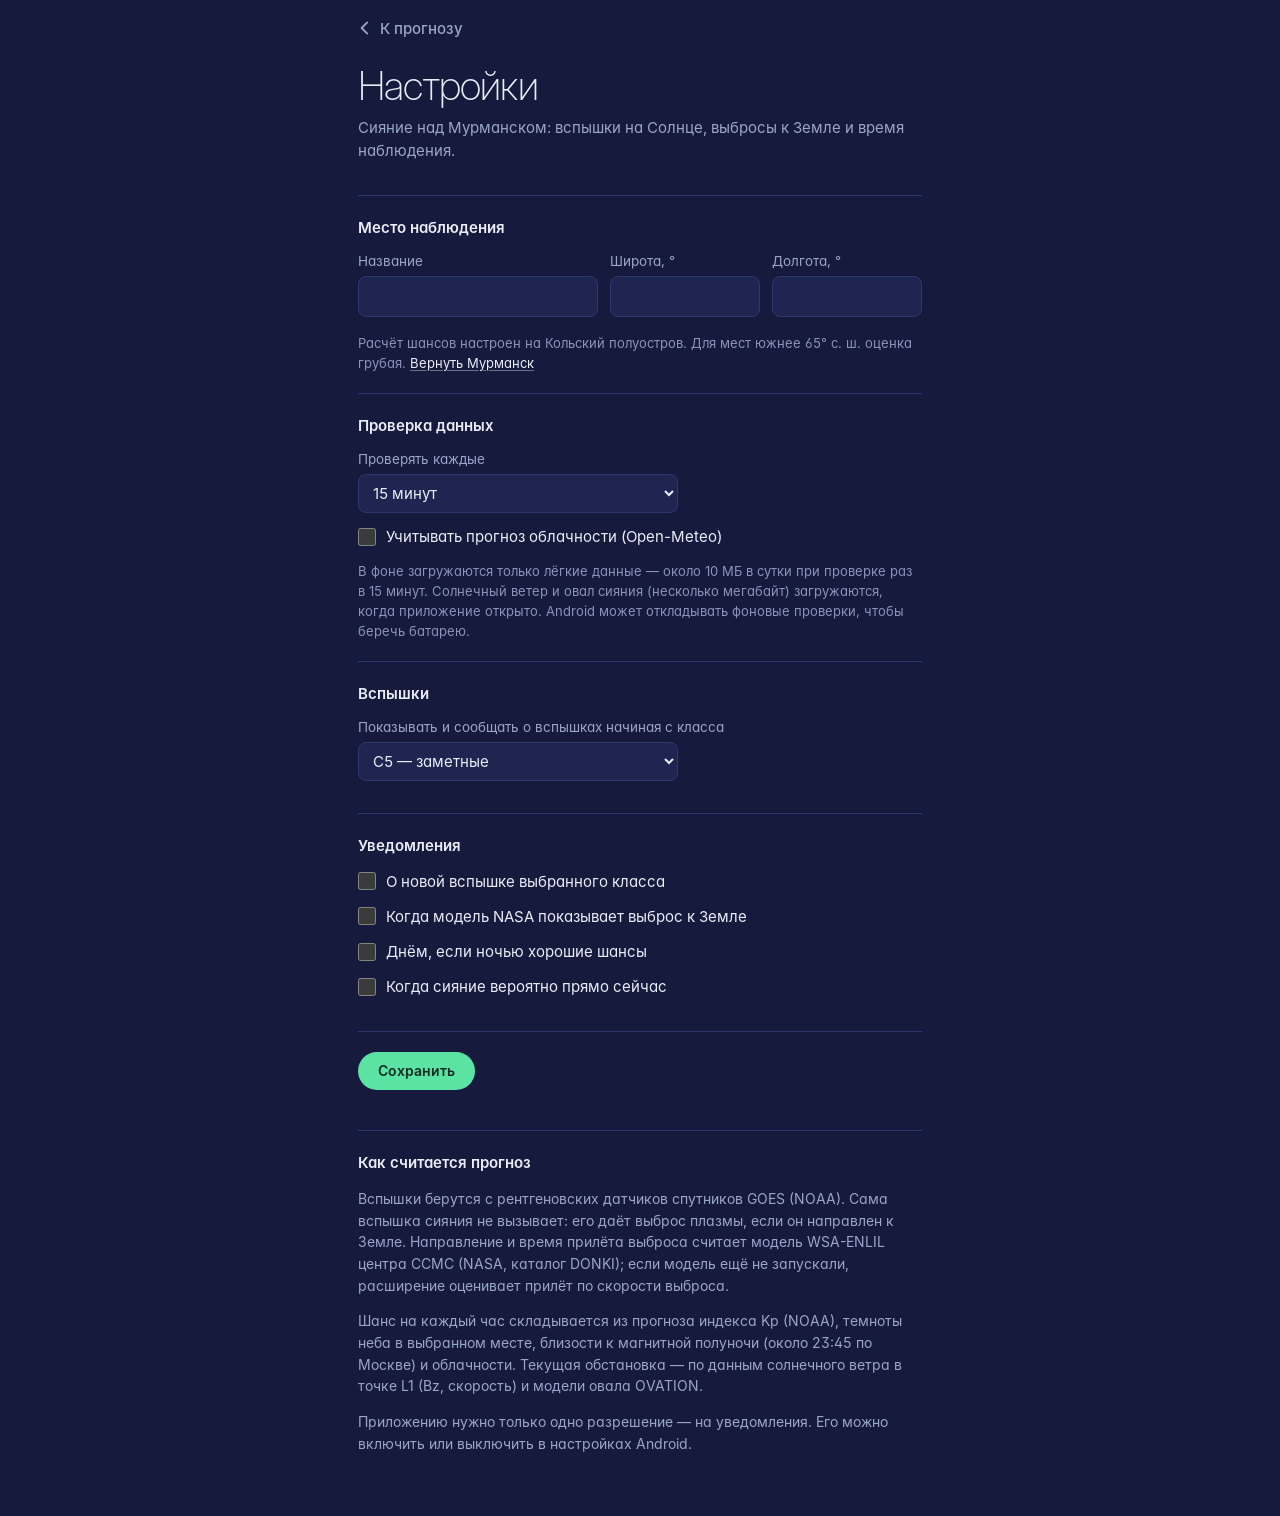
==== app/src/main/assets/web/settings.html @ b74cd0bb "Приложение «Сияние над Мурманском» для Android Прогноз северного сияния по вспышкам на Солнце и выбр" ====
<!doctype html>
<html lang="ru">
<head>
  <meta charset="utf-8">
  <meta name="viewport" content="width=device-width, initial-scale=1">
  <meta name="color-scheme" content="dark">
  <title>Настройки</title>
  <link rel="stylesheet" href="fonts/fonts.css">
  <link rel="stylesheet" href="settings.css">
  <script src="shim.js"></script>
</head>
<body>
  <main class="page">
    <button id="back" class="back" type="button">
      <svg viewBox="0 0 16 16" aria-hidden="true"><path d="M10 3 5 8l5 5" fill="none" stroke="currentColor" stroke-width="1.6" stroke-linecap="round" stroke-linejoin="round"/></svg>
      К прогнозу
    </button>
    <h1>Настройки</h1>
    <p class="lead">Сияние над Мурманском: вспышки на Солнце, выбросы к Земле и время наблюдения.</p>

    <form id="form" novalidate>
      <fieldset>
        <legend>Место наблюдения</legend>
        <div class="row three">
          <label>Название
            <input id="name" type="text" maxlength="40" autocomplete="off">
          </label>
          <label>Широта, °
            <input id="lat" type="number" step="0.0001" min="40" max="90" inputmode="decimal">
          </label>
          <label>Долгота, °
            <input id="lon" type="number" step="0.0001" min="-180" max="180" inputmode="decimal">
          </label>
        </div>
        <p class="hint">Расчёт шансов настроен на Кольский полуостров. Для мест южнее 65° с. ш. оценка грубая. <button id="reset-place" class="link" type="button">Вернуть Мурманск</button></p>
      </fieldset>

      <fieldset>
        <legend>Проверка данных</legend>
        <label>Проверять каждые
          <select id="interval">
            <option value="15">15 минут</option>
            <option value="30">30 минут</option>
            <option value="60">час</option>
            <option value="180">3 часа</option>
          </select>
        </label>
        <label class="check"><input id="clouds" type="checkbox"> Учитывать прогноз облачности (Open-Meteo)</label>
        <p class="hint">В фоне загружаются только лёгкие данные — около 10 МБ в сутки при проверке раз в 15 минут. Солнечный ветер и овал сияния (несколько мегабайт) загружаются, когда приложение открыто. Android может откладывать фоновые проверки, чтобы беречь батарею.</p>
      </fieldset>

      <fieldset>
        <legend>Вспышки</legend>
        <label>Показывать и сообщать о вспышках начиная с класса
          <select id="flare-class">
            <option value="C5">C5 — заметные</option>
            <option value="M1">M1 — средние и сильные</option>
            <option value="M5">M5 — сильные</option>
            <option value="X1">X1 — только мощнейшие</option>
          </select>
        </label>
      </fieldset>

      <fieldset>
        <legend>Уведомления</legend>
        <label class="check"><input id="n-flares" type="checkbox"> О новой вспышке выбранного класса</label>
        <label class="check"><input id="n-arrivals" type="checkbox"> Когда модель NASA показывает выброс к Земле</label>
        <label class="check"><input id="n-night" type="checkbox"> Днём, если ночью хорошие шансы</label>
        <label class="check"><input id="n-now" type="checkbox"> Когда сияние вероятно прямо сейчас</label>
      </fieldset>

      <div class="actions">
        <button class="btn" type="submit">Сохранить</button>
        <span id="saved" class="saved" role="status" aria-live="polite"></span>
      </div>
    </form>

    <section class="about">
      <h2>Как считается прогноз</h2>
      <p>Вспышки берутся с рентгеновских датчиков спутников GOES (NOAA). Сама вспышка сияния не вызывает: его даёт выброс плазмы, если он направлен к Земле. Направление и время прилёта выброса считает модель WSA-ENLIL центра CCMC (NASA, каталог DONKI); если модель ещё не запускали, расширение оценивает прилёт по скорости выброса.</p>
      <p>Шанс на каждый час складывается из прогноза индекса Kp (NOAA), темноты неба в выбранном месте, близости к магнитной полуночи (около 23:45 по Москве) и облачности. Текущая обстановка — по данным солнечного ветра в точке L1 (Bz, скорость) и модели овала OVATION.</p>
      <p>Приложению нужно только одно разрешение — на уведомления. Его можно включить или выключить в настройках Android.</p>
      <p id="version" class="hint"></p>
    </section>
  </main>
  <script type="module" src="settings.js"></script>
</body>
</html>
---- app/src/main/assets/web/fonts/fonts.css ----
@font-face {
  font-family: 'Inter';
  font-weight: 400;
  font-style: normal;
  font-display: swap;
  src: url('Inter-Regular.woff') format('woff');
}
@font-face {
  font-family: 'Inter';
  font-weight: 500;
  font-style: normal;
  font-display: swap;
  src: url('Inter-Medium.woff') format('woff');
}
@font-face {
  font-family: 'Inter';
  font-weight: 600;
  font-style: normal;
  font-display: swap;
  src: url('Inter-SemiBold.woff') format('woff');
}
@font-face {
  font-family: 'Inter Display';
  font-weight: 200;
  font-style: normal;
  font-display: swap;
  src: url('InterDisplay-ExtraLight.woff') format('woff');
}
@font-face {
  font-family: 'Inter Display';
  font-weight: 500;
  font-style: normal;
  font-display: swap;
  src: url('InterDisplay-Medium.woff') format('woff');
}
---- app/src/main/assets/web/settings.css ----
:root {
  --night: #161b3d;
  --night-raised: #1e2550;
  --line: #2e3770;
  --frost: #e8eef7;
  --haze: #9aa6c8;
  --dim: #8a94b8;
  --aurora: #5be3a3;
  --alert: #ff8a7a;
  --font: 'Inter', system-ui, -apple-system, 'Segoe UI', Roboto, sans-serif;
  --font-display: 'Inter Display', 'Inter', system-ui, sans-serif;
  color-scheme: dark;
}

* {
  box-sizing: border-box;
}

body {
  margin: 0;
  background: var(--night);
  color: var(--frost);
  font: 400 15px/1.55 var(--font);
  font-feature-settings: 'cv11', 'ss01';
  -webkit-font-smoothing: antialiased;
}

.page {
  max-width: 600px;
  margin: 0 auto;
  padding: 8px 18px 48px;
}

html {
  background: var(--night);
  -webkit-text-size-adjust: 100%;
}

body {
  -webkit-tap-highlight-color: transparent;
}

.back {
  display: inline-flex;
  align-items: center;
  gap: 6px;
  height: 40px;
  margin: 0 0 16px -8px;
  padding: 0 12px 0 6px;
  border: 0;
  border-radius: 20px;
  background: transparent;
  color: var(--haze);
  font: 500 15px var(--font);
  cursor: pointer;
}

.back svg {
  width: 18px;
  height: 18px;
}

.back:active {
  background: rgba(255, 255, 255, 0.08);
}

.hint + .hint {
  margin-top: 8px;
}

h1 {
  margin: 0;
  font: 200 40px/1.1 var(--font-display);
  letter-spacing: -0.02em;
}

.lead {
  margin: 8px 0 32px;
  color: var(--haze);
}

fieldset {
  margin: 0;
  padding: 20px 0;
  border: 0;
  border-top: 1px solid var(--line);
}

legend {
  float: left;
  width: 100%;
  margin-bottom: 12px;
  padding: 0;
  font-weight: 600;
}

fieldset > :not(legend) {
  clear: both;
}

label {
  display: block;
  margin: 0 0 12px;
  color: var(--haze);
  font-size: 13.5px;
}

.row.three {
  display: grid;
  grid-template-columns: 1.6fr 1fr 1fr;
  gap: 12px;
}

@media (max-width: 520px) {
  .row.three {
    grid-template-columns: 1fr;
  }
}

input[type='text'],
input[type='number'],
select {
  display: block;
  width: 100%;
  margin-top: 4px;
  padding: 8px 10px;
  border: 1px solid var(--line);
  border-radius: 8px;
  background: var(--night-raised);
  color: var(--frost);
  font: inherit;
  font-size: 15px;
}

select {
  max-width: 320px;
}

input:focus-visible,
select:focus-visible,
button:focus-visible {
  outline: 2px solid var(--aurora);
  outline-offset: 2px;
}

input[aria-invalid='true'] {
  border-color: var(--alert);
}

.check {
  display: flex;
  align-items: center;
  gap: 10px;
  color: var(--frost);
  font-size: 15px;
}

.check input {
  width: 18px;
  height: 18px;
  margin: 0;
  accent-color: var(--aurora);
}

.hint {
  margin: 4px 0 0;
  color: var(--dim);
  font-size: 13px;
}

.link {
  padding: 0;
  border: 0;
  background: none;
  color: var(--frost);
  font: inherit;
  text-decoration: underline;
  text-decoration-color: rgba(232, 238, 247, 0.4);
  text-underline-offset: 2px;
  cursor: pointer;
}

.actions {
  display: flex;
  align-items: center;
  gap: 14px;
  padding-top: 20px;
  border-top: 1px solid var(--line);
}

.btn {
  height: 38px;
  padding: 0 20px;
  border: 0;
  border-radius: 19px;
  background: var(--aurora);
  color: #0f2a20;
  font: 600 14px var(--font);
  cursor: pointer;
}

.btn:hover {
  filter: brightness(1.08);
}

.saved {
  color: var(--haze);
  font-size: 13.5px;
}

.saved.is-error {
  color: var(--alert);
}

.about {
  margin-top: 40px;
  padding-top: 20px;
  border-top: 1px solid var(--line);
  color: var(--haze);
  font-size: 14px;
}

.about h2 {
  margin: 0 0 8px;
  color: var(--frost);
  font-size: 15px;
  font-weight: 600;
}

.about p {
  max-width: 62ch;
}
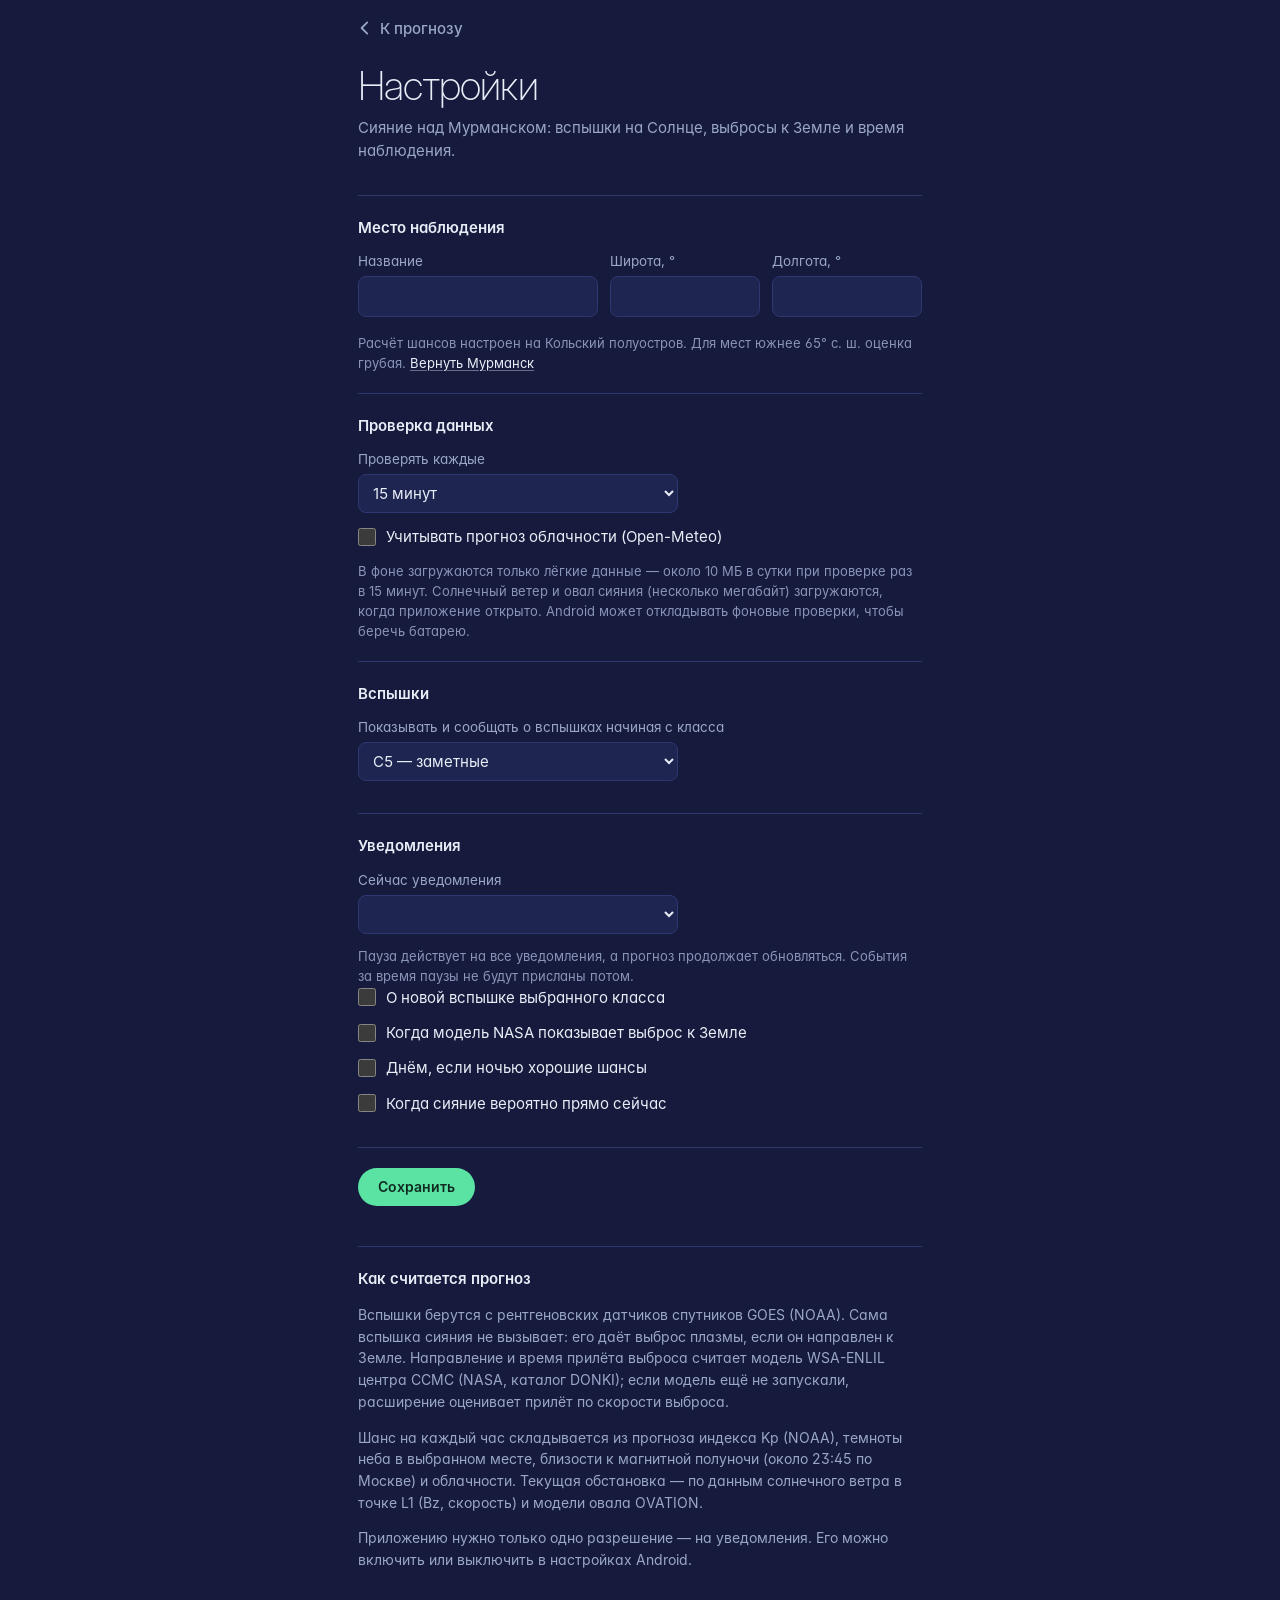
==== commit cbe909db: "Пауза уведомлений: на время или пока не включите Переключатель на главном экране и в настройках: на " ====
--- a/app/src/main/assets/web/settings.html
+++ b/app/src/main/assets/web/settings.html
@@ -63,6 +63,10 @@
 
       <fieldset>
         <legend>Уведомления</legend>
+        <label>Сейчас уведомления
+          <select id="mute-select"></select>
+        </label>
+        <p id="mute-hint" class="hint mute-hint">Пауза действует на все уведомления, а прогноз продолжает обновляться. События за время паузы не будут присланы потом.</p>
         <label class="check"><input id="n-flares" type="checkbox"> О новой вспышке выбранного класса</label>
         <label class="check"><input id="n-arrivals" type="checkbox"> Когда модель NASA показывает выброс к Земле</label>
         <label class="check"><input id="n-night" type="checkbox"> Днём, если ночью хорошие шансы</label>
--- a/app/src/main/assets/web/settings.css
+++ b/app/src/main/assets/web/settings.css
@@ -147,6 +147,10 @@
   border-color: var(--alert);
 }
 
+.mute-hint {
+  margin: -4px 0 14px;
+}
+
 .check {
   display: flex;
   align-items: center;
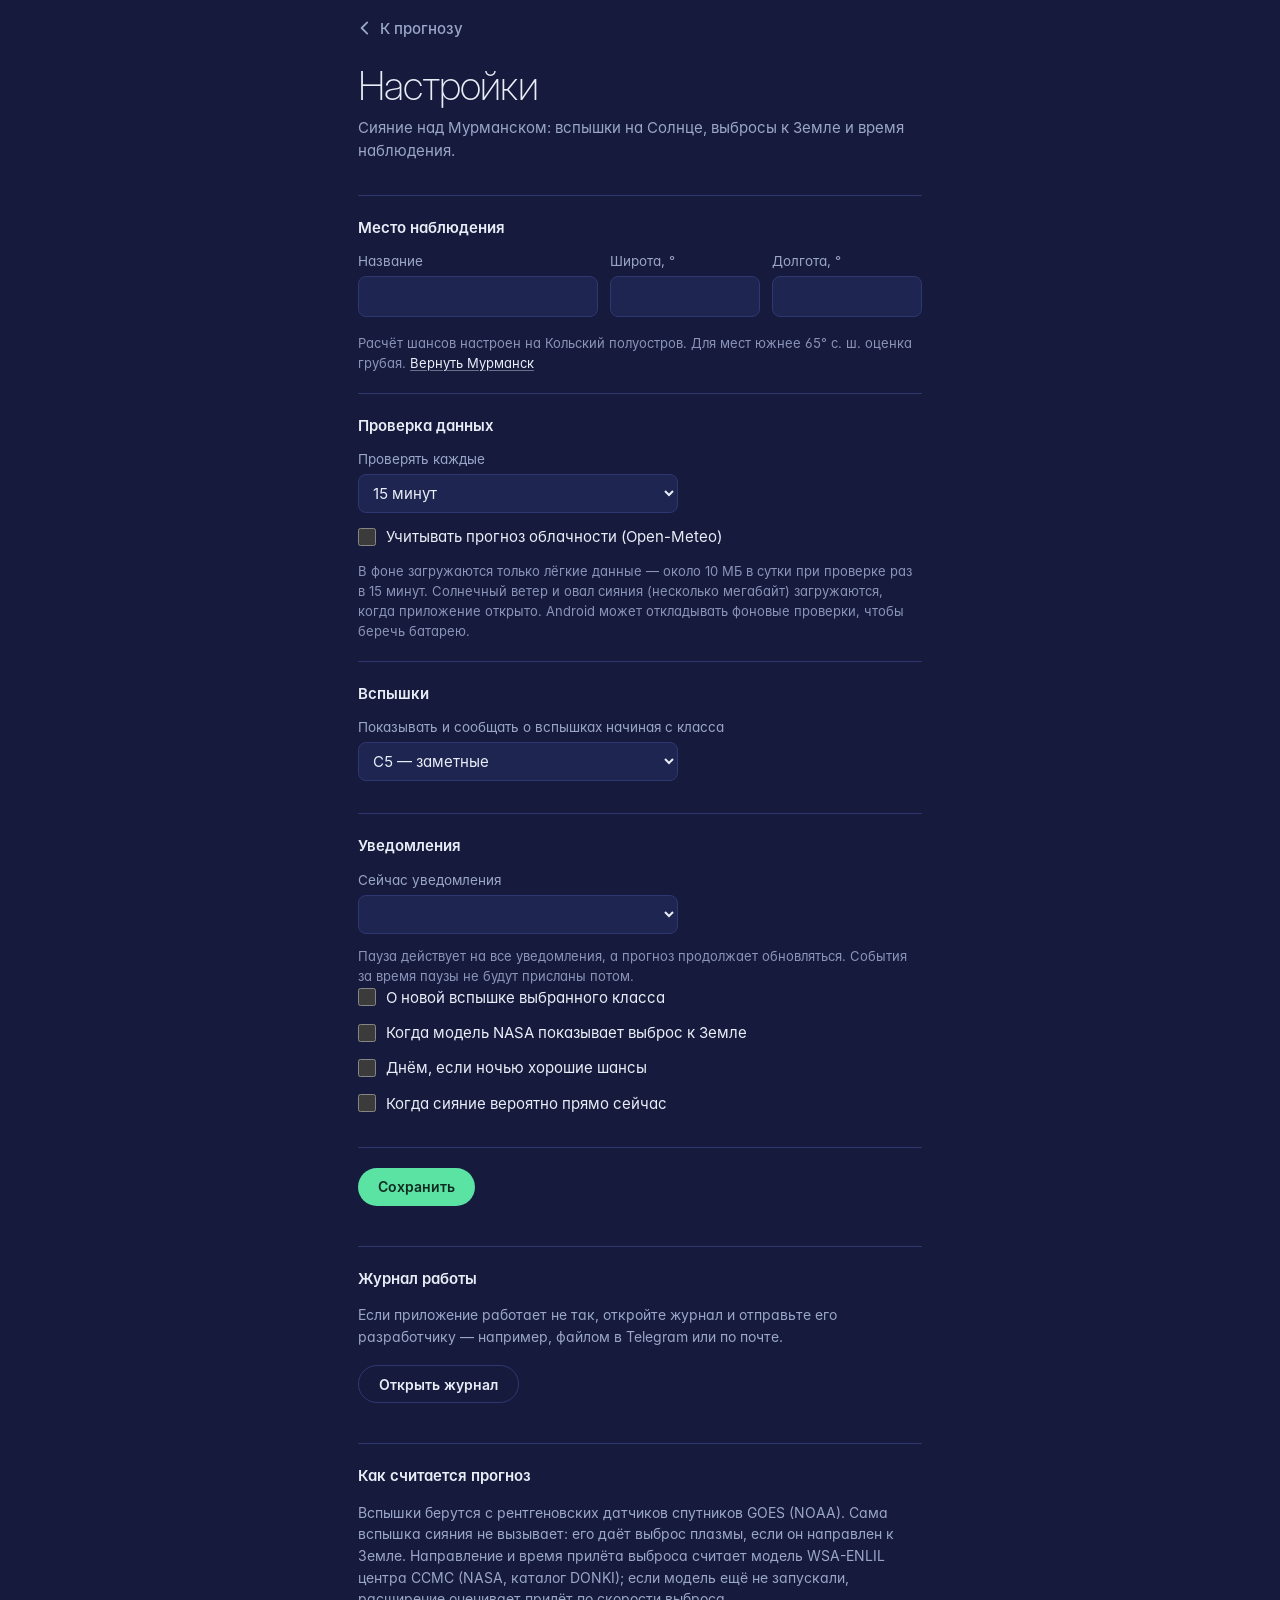
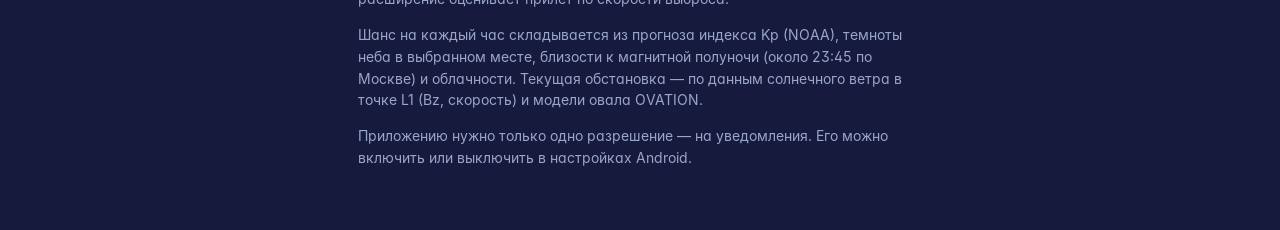
==== commit 822a2de6: "Исправлен вылет при запуске на Android 14+, добавлен журнал работы Android 14 требует разрешение ACC" ====
--- a/app/src/main/assets/web/settings.html
+++ b/app/src/main/assets/web/settings.html
@@ -80,6 +80,12 @@
     </form>
 
     <section class="about">
+      <h2>Журнал работы</h2>
+      <p>Если приложение работает не так, откройте журнал и отправьте его разработчику — например, файлом в Telegram или по почте.</p>
+      <button id="open-logs" class="btn btn-secondary" type="button">Открыть журнал</button>
+    </section>
+
+    <section class="about">
       <h2>Как считается прогноз</h2>
       <p>Вспышки берутся с рентгеновских датчиков спутников GOES (NOAA). Сама вспышка сияния не вызывает: его даёт выброс плазмы, если он направлен к Земле. Направление и время прилёта выброса считает модель WSA-ENLIL центра CCMC (NASA, каталог DONKI); если модель ещё не запускали, расширение оценивает прилёт по скорости выброса.</p>
       <p>Шанс на каждый час складывается из прогноза индекса Kp (NOAA), темноты неба в выбранном месте, близости к магнитной полуночи (около 23:45 по Москве) и облачности. Текущая обстановка — по данным солнечного ветра в точке L1 (Bz, скорость) и модели овала OVATION.</p>
--- a/app/src/main/assets/web/settings.css
+++ b/app/src/main/assets/web/settings.css
@@ -207,6 +207,13 @@
   filter: brightness(1.08);
 }
 
+.btn-secondary {
+  margin-top: 4px;
+  border: 1px solid var(--line);
+  background: transparent;
+  color: var(--frost);
+}
+
 .saved {
   color: var(--haze);
   font-size: 13.5px;
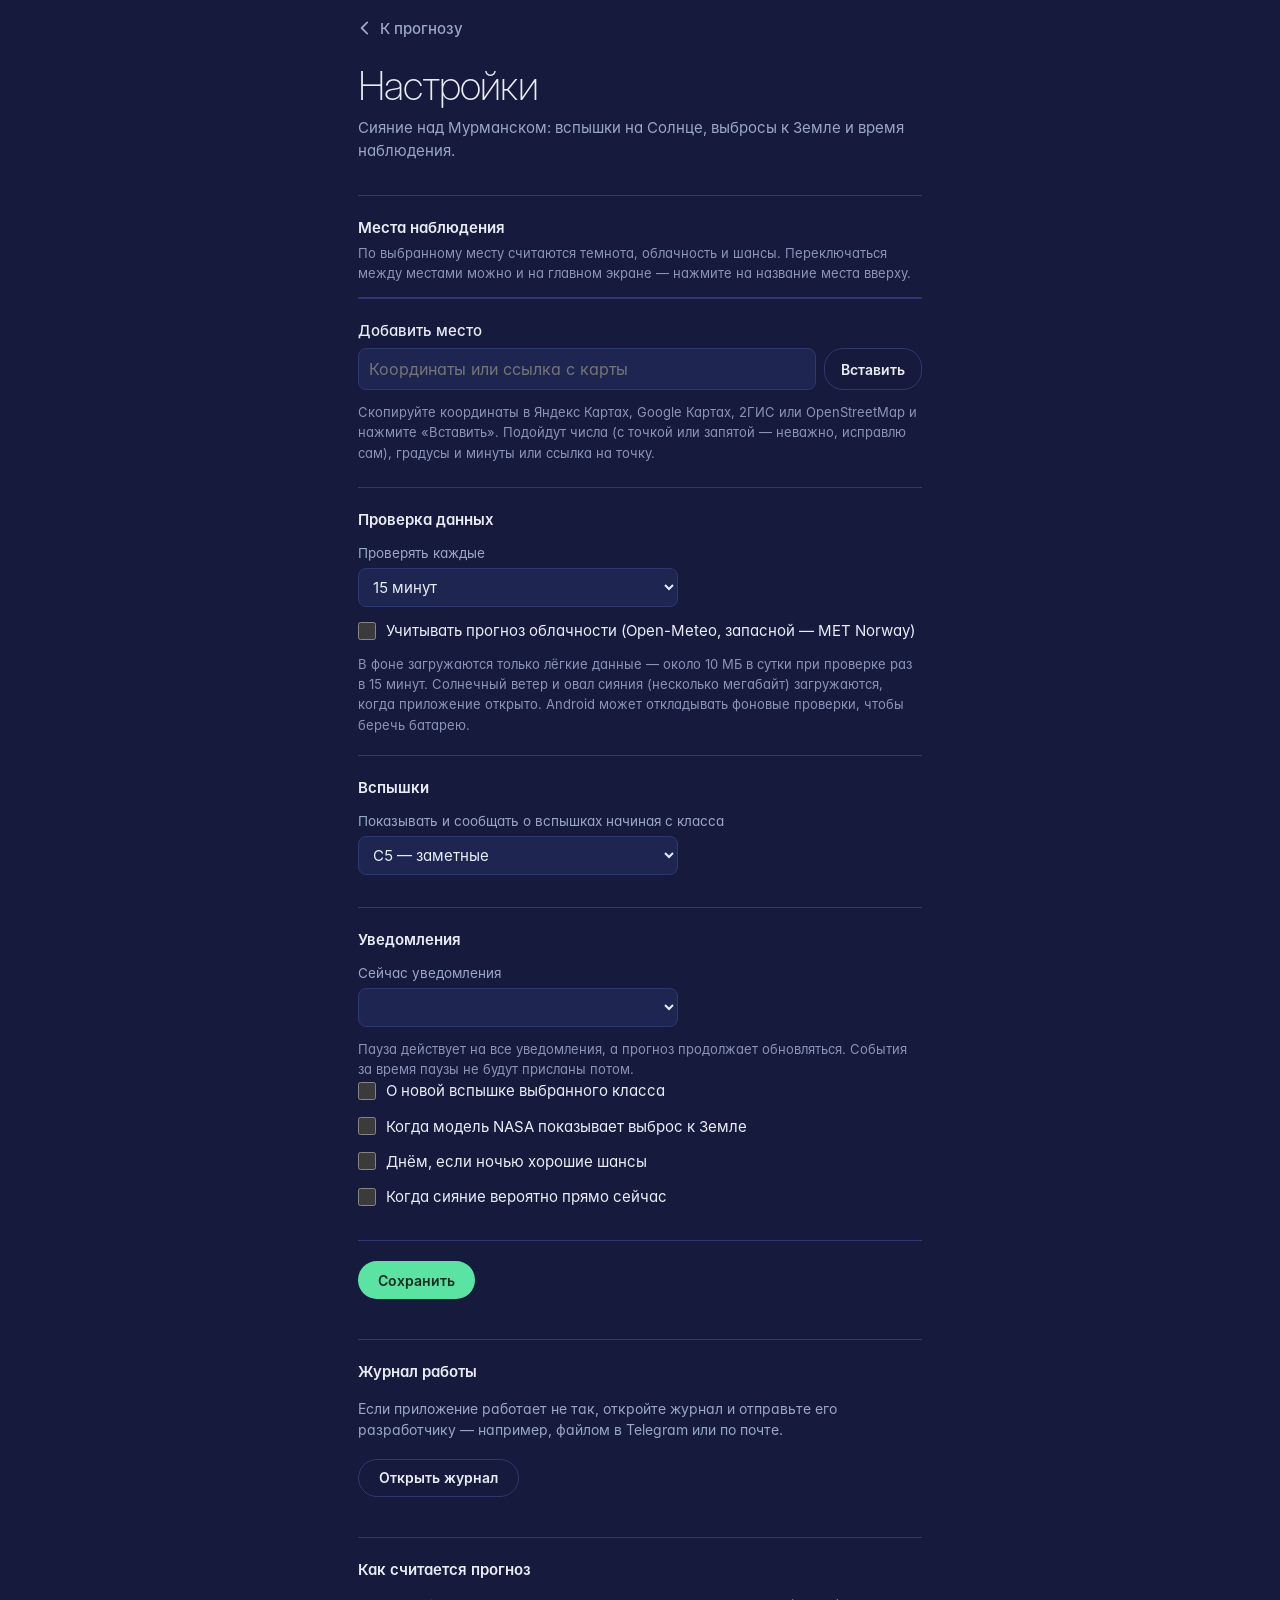
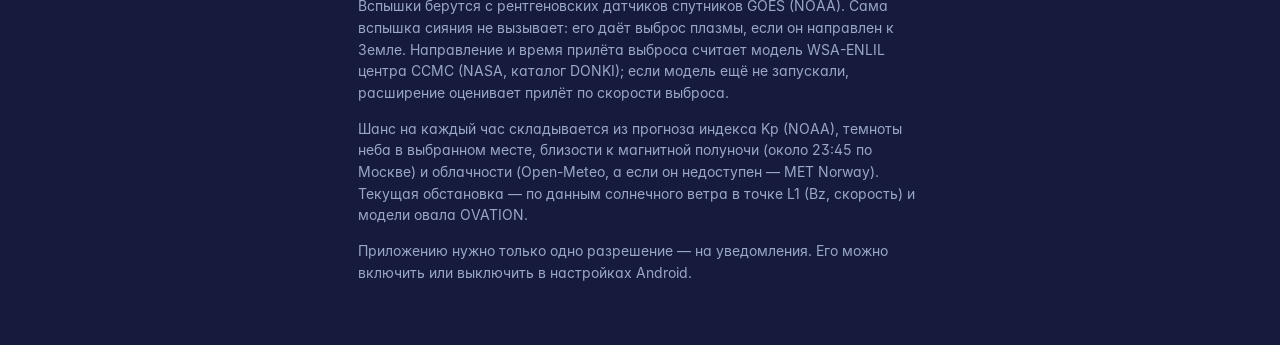
==== commit 9fb13098: "Места наблюдения, запасная облачность, адаптивный виджет, расширение в репозитории - Места: вставка " ====
--- a/app/src/main/assets/web/settings.html
+++ b/app/src/main/assets/web/settings.html
@@ -18,23 +18,32 @@
     <h1>Настройки</h1>
     <p class="lead">Сияние над Мурманском: вспышки на Солнце, выбросы к Земле и время наблюдения.</p>
 
+    <section id="places" class="places" aria-labelledby="places-title">
+      <h2 id="places-title" class="section-title">Места наблюдения</h2>
+      <p class="hint">По выбранному месту считаются темнота, облачность и шансы. Переключаться между местами можно и на главном экране — нажмите на название места вверху.</p>
+      <ul id="place-list" class="place-list"></ul>
+
+      <div class="add-place">
+        <label for="coords" class="add-label">Добавить место</label>
+        <div class="coords-row">
+          <input id="coords" type="text" autocomplete="off" autocapitalize="off" spellcheck="false" placeholder="Координаты или ссылка с карты">
+          <button id="coords-paste" class="btn btn-secondary btn-small" type="button">Вставить</button>
+        </div>
+        <p id="coords-result" class="coords-result" role="status" aria-live="polite"></p>
+        <div id="name-step" class="name-step" hidden>
+          <label for="place-name">Как назвать это место?</label>
+          <input id="place-name" type="text" maxlength="40" autocomplete="off" enterkeyhint="done" placeholder="Например, Териберка">
+          <div class="name-actions">
+            <button id="place-save" class="btn" type="button">Сохранить место</button>
+            <button id="place-cancel" class="link cancel" type="button">Отмена</button>
+          </div>
+        </div>
+        <p class="hint">Скопируйте координаты в Яндекс Картах, Google Картах, 2ГИС или OpenStreetMap и нажмите «Вставить». Подойдут числа (с точкой или запятой — неважно, исправлю сам), градусы и минуты или ссылка на точку.</p>
+      </div>
+      <p id="places-status" class="saved places-status" role="status" aria-live="polite"></p>
+    </section>
+
     <form id="form" novalidate>
-      <fieldset>
-        <legend>Место наблюдения</legend>
-        <div class="row three">
-          <label>Название
-            <input id="name" type="text" maxlength="40" autocomplete="off">
-          </label>
-          <label>Широта, °
-            <input id="lat" type="number" step="0.0001" min="40" max="90" inputmode="decimal">
-          </label>
-          <label>Долгота, °
-            <input id="lon" type="number" step="0.0001" min="-180" max="180" inputmode="decimal">
-          </label>
-        </div>
-        <p class="hint">Расчёт шансов настроен на Кольский полуостров. Для мест южнее 65° с. ш. оценка грубая. <button id="reset-place" class="link" type="button">Вернуть Мурманск</button></p>
-      </fieldset>
-
       <fieldset>
         <legend>Проверка данных</legend>
         <label>Проверять каждые
@@ -45,7 +54,7 @@
             <option value="180">3 часа</option>
           </select>
         </label>
-        <label class="check"><input id="clouds" type="checkbox"> Учитывать прогноз облачности (Open-Meteo)</label>
+        <label class="check"><input id="clouds" type="checkbox"> Учитывать прогноз облачности (Open-Meteo, запасной — MET Norway)</label>
         <p class="hint">В фоне загружаются только лёгкие данные — около 10 МБ в сутки при проверке раз в 15 минут. Солнечный ветер и овал сияния (несколько мегабайт) загружаются, когда приложение открыто. Android может откладывать фоновые проверки, чтобы беречь батарею.</p>
       </fieldset>
 
@@ -64,7 +73,7 @@
       <fieldset>
         <legend>Уведомления</legend>
         <label>Сейчас уведомления
-          <select id="mute-select"></select>
+          <select id="mute-select" autocomplete="off"></select>
         </label>
         <p id="mute-hint" class="hint mute-hint">Пауза действует на все уведомления, а прогноз продолжает обновляться. События за время паузы не будут присланы потом.</p>
         <label class="check"><input id="n-flares" type="checkbox"> О новой вспышке выбранного класса</label>
@@ -88,7 +97,7 @@
     <section class="about">
       <h2>Как считается прогноз</h2>
       <p>Вспышки берутся с рентгеновских датчиков спутников GOES (NOAA). Сама вспышка сияния не вызывает: его даёт выброс плазмы, если он направлен к Земле. Направление и время прилёта выброса считает модель WSA-ENLIL центра CCMC (NASA, каталог DONKI); если модель ещё не запускали, расширение оценивает прилёт по скорости выброса.</p>
-      <p>Шанс на каждый час складывается из прогноза индекса Kp (NOAA), темноты неба в выбранном месте, близости к магнитной полуночи (около 23:45 по Москве) и облачности. Текущая обстановка — по данным солнечного ветра в точке L1 (Bz, скорость) и модели овала OVATION.</p>
+      <p>Шанс на каждый час складывается из прогноза индекса Kp (NOAA), темноты неба в выбранном месте, близости к магнитной полуночи (около 23:45 по Москве) и облачности (Open-Meteo, а если он недоступен — MET Norway). Текущая обстановка — по данным солнечного ветра в точке L1 (Bz, скорость) и модели овала OVATION.</p>
       <p>Приложению нужно только одно разрешение — на уведомления. Его можно включить или выключить в настройках Android.</p>
       <p id="version" class="hint"></p>
     </section>
--- a/app/src/main/assets/web/settings.css
+++ b/app/src/main/assets/web/settings.css
@@ -105,18 +105,6 @@
   font-size: 13.5px;
 }
 
-.row.three {
-  display: grid;
-  grid-template-columns: 1.6fr 1fr 1fr;
-  gap: 12px;
-}
-
-@media (max-width: 520px) {
-  .row.three {
-    grid-template-columns: 1fr;
-  }
-}
-
 input[type='text'],
 input[type='number'],
 select {
@@ -207,7 +195,7 @@
   filter: brightness(1.08);
 }
 
-.btn-secondary {
+.about .btn-secondary {
   margin-top: 4px;
   border: 1px solid var(--line);
   background: transparent;
@@ -241,3 +229,259 @@
 .about p {
   max-width: 62ch;
 }
+
+/* ───── Места наблюдения ───── */
+
+.places {
+  padding: 20px 0 24px;
+  border-top: 1px solid var(--line);
+}
+
+.section-title {
+  margin: 0 0 4px;
+  font-size: 15px;
+  font-weight: 600;
+}
+
+.place-list {
+  margin: 14px 0 20px;
+  padding: 0;
+  border: 1px solid var(--line);
+  border-radius: 12px;
+  list-style: none;
+  overflow: hidden;
+}
+
+.place-item {
+  display: flex;
+  align-items: center;
+  gap: 2px;
+  padding-right: 6px;
+}
+
+.place-item + .place-item {
+  border-top: 1px solid var(--line);
+}
+
+.place-item.is-active {
+  background: rgba(91, 227, 163, 0.06);
+}
+
+.place-pick {
+  -webkit-tap-highlight-color: transparent;
+  display: flex;
+  flex: 1;
+  align-items: center;
+  gap: 12px;
+  min-width: 0;
+  min-height: 56px;
+  padding: 9px 8px 9px 14px;
+  border: 0;
+  background: none;
+  color: var(--frost);
+  font: inherit;
+  text-align: left;
+  cursor: pointer;
+}
+
+.place-radio {
+  flex: none;
+  width: 18px;
+  height: 18px;
+  border: 1.5px solid var(--haze);
+  border-radius: 50%;
+}
+
+.is-active .place-radio {
+  border-color: var(--aurora);
+  background: var(--aurora);
+  box-shadow: inset 0 0 0 3.5px var(--night);
+}
+
+.place-text {
+  display: flex;
+  flex: 1;
+  flex-direction: column;
+  min-width: 0;
+}
+
+.place-title {
+  overflow: hidden;
+  font-weight: 500;
+  white-space: nowrap;
+  text-overflow: ellipsis;
+}
+
+.place-coords {
+  color: var(--dim);
+  font-size: 12.5px;
+  font-variant-numeric: tabular-nums;
+}
+
+.place-badge {
+  flex: none;
+  padding: 1px 9px;
+  border: 1px solid rgba(91, 227, 163, 0.4);
+  border-radius: 11px;
+  color: var(--aurora);
+  font-size: 12px;
+}
+
+.place-item .icon-btn {
+  display: inline-flex;
+  flex: none;
+  align-items: center;
+  justify-content: center;
+  width: 44px;
+  height: 44px;
+  padding: 0;
+  border: 0;
+  border-radius: 22px;
+  background: none;
+  color: var(--haze);
+  cursor: pointer;
+}
+
+.place-pick:active {
+  background: rgba(255, 255, 255, 0.05);
+}
+
+.place-item .icon-btn:active {
+  background: rgba(255, 255, 255, 0.1);
+  color: var(--frost);
+}
+
+.place-item .icon-btn svg {
+  width: 16px;
+  height: 16px;
+}
+
+.place-item.is-editing {
+  gap: 10px;
+  padding: 9px 12px;
+}
+
+.place-item.is-editing input {
+  flex: 1;
+  min-width: 0;
+  margin: 0;
+}
+
+.add-label {
+  margin: 0 0 6px;
+  color: var(--frost);
+  font-size: 15px;
+  font-weight: 500;
+}
+
+.coords-row {
+  display: flex;
+  align-items: center;
+  gap: 8px;
+}
+
+.coords-row input {
+  flex: 1;
+  min-width: 0;
+  margin: 0;
+}
+
+.btn-small {
+  flex: none;
+  height: 42px;
+  padding: 0 16px;
+}
+
+.coords-row input,
+.name-step input {
+  height: 42px;
+  font-size: 16px;
+}
+
+.name-actions {
+  display: flex;
+  align-items: center;
+  gap: 18px;
+  margin-top: 12px;
+}
+
+.name-actions .btn {
+  height: 42px;
+}
+
+.btn-secondary {
+  border: 1px solid var(--line);
+  background: transparent;
+  color: var(--frost);
+}
+
+.btn-secondary[hidden] {
+  display: none;
+}
+
+.coords-result {
+  margin: 8px 0 0;
+  font-size: 13.5px;
+}
+
+.coords-result:empty {
+  display: none;
+}
+
+.coords-result.is-error {
+  color: var(--alert);
+}
+
+.coords-result.is-soft {
+  color: var(--dim);
+}
+
+.coords-ok {
+  color: var(--aurora);
+  font-variant-numeric: tabular-nums;
+}
+
+.coords-note {
+  display: block;
+  margin-top: 2px;
+  color: var(--haze);
+  font-size: 13px;
+}
+
+.name-step {
+  margin-top: 16px;
+}
+
+.name-step[hidden] {
+  display: none;
+}
+
+.name-step label {
+  margin: 0 0 6px;
+  color: var(--frost);
+  font-size: 15px;
+}
+
+.cancel {
+  color: var(--haze);
+  font-size: 15px;
+}
+
+.add-place .hint {
+  margin-top: 12px;
+}
+
+.places-status {
+  display: block;
+  margin: 14px 0 0;
+}
+
+.places-status:empty {
+  display: none;
+}
+
+@media (max-width: 420px) {
+  .place-badge {
+    display: none;
+  }
+}
